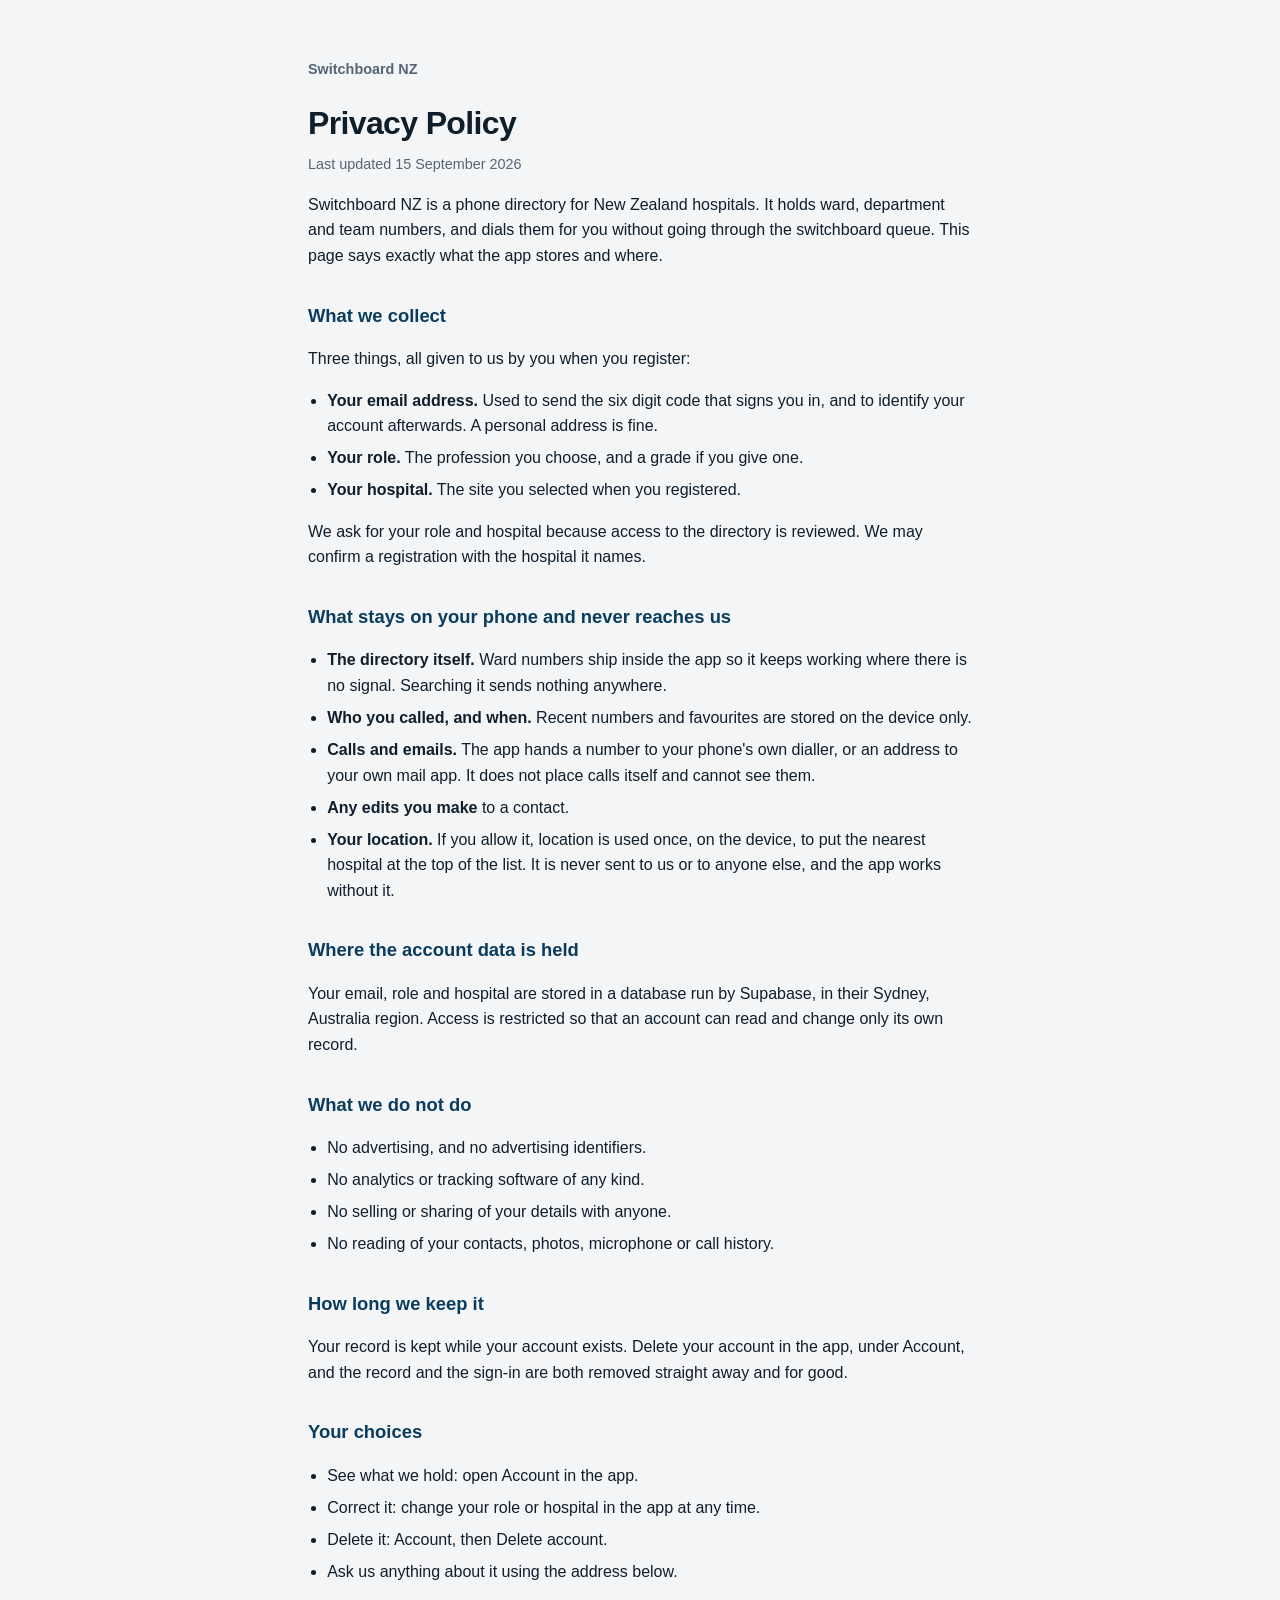
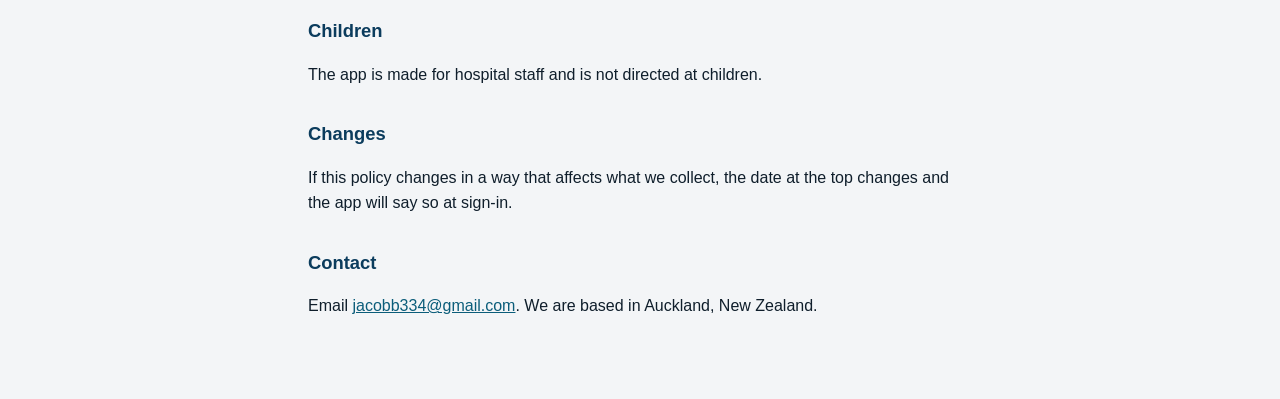
==== privacy.html @ a42f76b7 "Privacy policy and support pages for Switchboard NZ Both stores refuse an app without these two URLs" ====
<!doctype html>
<html lang="en-NZ">
<head>
<meta charset="utf-8">
<meta name="viewport" content="width=device-width, initial-scale=1">
<title>Privacy Policy | Switchboard NZ</title>
<link rel="stylesheet" href="style.css">
</head>
<body>
<main>
  <p class="back"><a href="./">Switchboard NZ</a></p>
  <h1>Privacy Policy</h1>
  <p class="meta">Last updated 15 September 2026</p>

  <p>Switchboard NZ is a phone directory for New Zealand hospitals. It holds ward,
  department and team numbers, and dials them for you without going through the
  switchboard queue. This page says exactly what the app stores and where.</p>

  <h2>What we collect</h2>
  <p>Three things, all given to us by you when you register:</p>
  <ul>
    <li><strong>Your email address.</strong> Used to send the six digit code that signs
    you in, and to identify your account afterwards. A personal address is fine.</li>
    <li><strong>Your role.</strong> The profession you choose, and a grade if you give
    one.</li>
    <li><strong>Your hospital.</strong> The site you selected when you registered.</li>
  </ul>
  <p>We ask for your role and hospital because access to the directory is reviewed. We may
  confirm a registration with the hospital it names.</p>

  <h2>What stays on your phone and never reaches us</h2>
  <ul>
    <li><strong>The directory itself.</strong> Ward numbers ship inside the app so it keeps
    working where there is no signal. Searching it sends nothing anywhere.</li>
    <li><strong>Who you called, and when.</strong> Recent numbers and favourites are stored
    on the device only.</li>
    <li><strong>Calls and emails.</strong> The app hands a number to your phone's own
    dialler, or an address to your own mail app. It does not place calls itself and cannot
    see them.</li>
    <li><strong>Any edits you make</strong> to a contact.</li>
    <li><strong>Your location.</strong> If you allow it, location is used once, on the
    device, to put the nearest hospital at the top of the list. It is never sent to us or
    to anyone else, and the app works without it.</li>
  </ul>

  <h2>Where the account data is held</h2>
  <p>Your email, role and hospital are stored in a database run by Supabase, in their
  Sydney, Australia region. Access is restricted so that an account can read and change
  only its own record.</p>

  <h2>What we do not do</h2>
  <ul>
    <li>No advertising, and no advertising identifiers.</li>
    <li>No analytics or tracking software of any kind.</li>
    <li>No selling or sharing of your details with anyone.</li>
    <li>No reading of your contacts, photos, microphone or call history.</li>
  </ul>

  <h2>How long we keep it</h2>
  <p>Your record is kept while your account exists. Delete your account in the app, under
  Account, and the record and the sign-in are both removed straight away and for good.</p>

  <h2>Your choices</h2>
  <ul>
    <li>See what we hold: open Account in the app.</li>
    <li>Correct it: change your role or hospital in the app at any time.</li>
    <li>Delete it: Account, then Delete account.</li>
    <li>Ask us anything about it using the address below.</li>
  </ul>

  <h2>Children</h2>
  <p>The app is made for hospital staff and is not directed at children.</p>

  <h2>Changes</h2>
  <p>If this policy changes in a way that affects what we collect, the date at the top
  changes and the app will say so at sign-in.</p>

  <h2>Contact</h2>
  <p>Email <a href="mailto:jacobb334@gmail.com">jacobb334@gmail.com</a>. We are based in
  Auckland, New Zealand.</p>
</main>
</body>
</html>
---- style.css ----
:root {
  color-scheme: light dark;
  --bg: #f3f5f7;
  --surface: #ffffff;
  --text: #0f1e2b;
  --muted: #556575;
  --brand: #0b3c5d;
  --link: #0b5d7a;
  --border: #dce2e8;
}

@media (prefers-color-scheme: dark) {
  :root {
    --bg: #0c1318;
    --surface: #141d24;
    --text: #eaf0f5;
    --muted: #9fb0bf;
    --brand: #7cc4e4;
    --link: #4fb3d9;
    --border: #27353f;
  }
}

* { box-sizing: border-box; }

body {
  margin: 0;
  padding: 0;
  background: var(--bg);
  color: var(--text);
  font: 16px/1.6 -apple-system, BlinkMacSystemFont, "Segoe UI", Roboto, Helvetica, Arial, sans-serif;
}

main {
  max-width: 44rem;
  margin: 0 auto;
  padding: 2.5rem 1.25rem 4rem;
}

.back a {
  color: var(--muted);
  text-decoration: none;
  font-weight: 600;
  font-size: 0.9rem;
}
.back a:hover { color: var(--link); }

h1 {
  font-size: 2rem;
  letter-spacing: -0.02em;
  margin: 1rem 0 0.25rem;
}

h2 {
  font-size: 1.15rem;
  margin: 2rem 0 0.5rem;
  color: var(--brand);
}

.meta {
  color: var(--muted);
  font-size: 0.9rem;
  margin-top: 0;
}

.lead {
  font-size: 1.1rem;
  color: var(--muted);
}

a { color: var(--link); }

ul { padding-left: 1.2rem; }
li { margin: 0.4rem 0; }

.card {
  background: var(--surface);
  border: 1px solid var(--border);
  border-radius: 14px;
  padding: 1.25rem 1.5rem;
  margin: 1.5rem 0;
}

footer {
  margin-top: 3rem;
  padding-top: 1.5rem;
  border-top: 1px solid var(--border);
  color: var(--muted);
  font-size: 0.9rem;
}
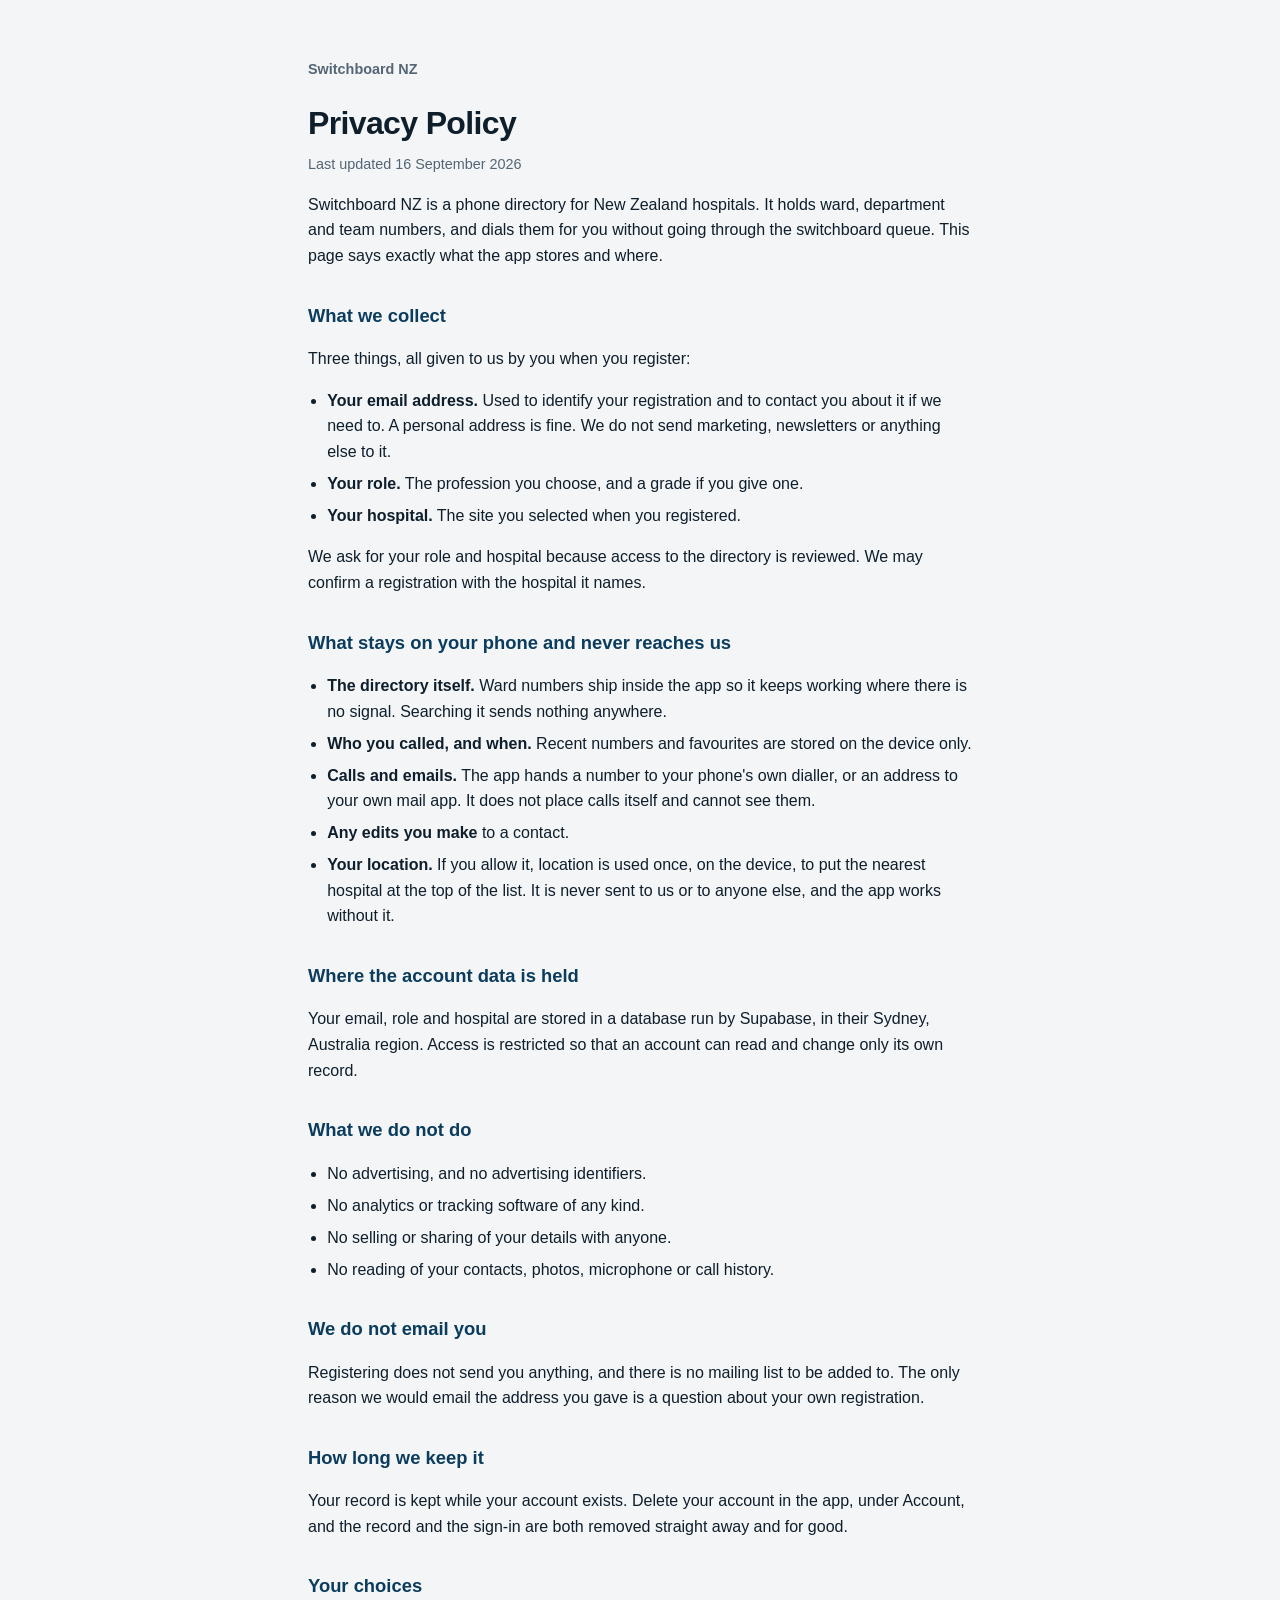
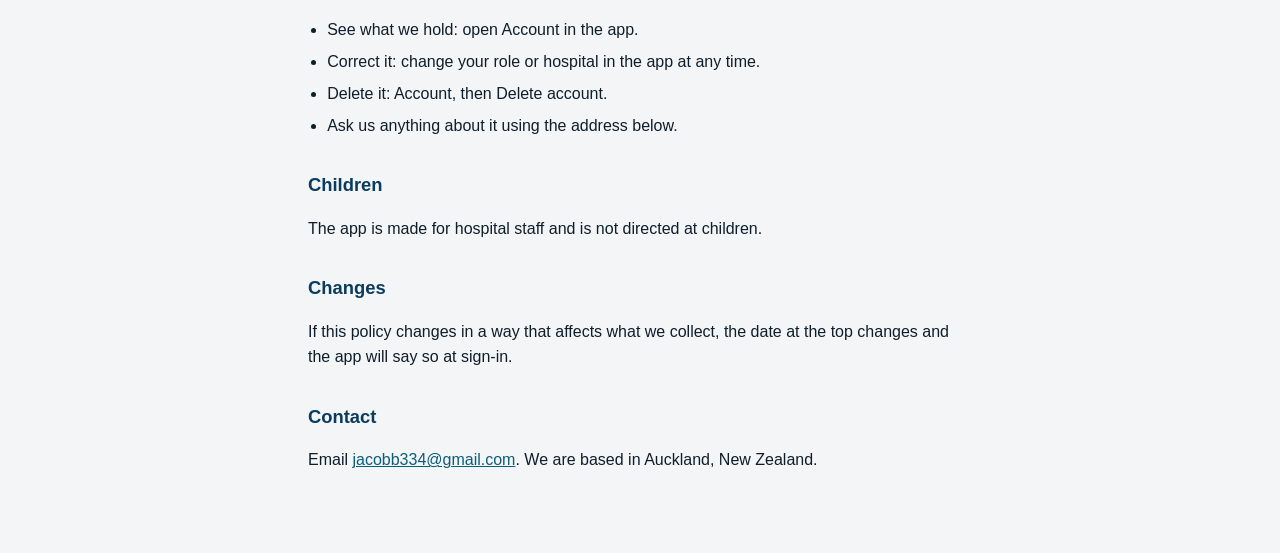
==== commit 434c36a8: "Match the pages to the registration the app actually does No verification email is sent, so the poli" ====
--- a/privacy.html
+++ b/privacy.html
@@ -10,7 +10,7 @@
 <main>
   <p class="back"><a href="./">Switchboard NZ</a></p>
   <h1>Privacy Policy</h1>
-  <p class="meta">Last updated 15 September 2026</p>
+  <p class="meta">Last updated 16 September 2026</p>
 
   <p>Switchboard NZ is a phone directory for New Zealand hospitals. It holds ward,
   department and team numbers, and dials them for you without going through the
@@ -19,8 +19,9 @@
   <h2>What we collect</h2>
   <p>Three things, all given to us by you when you register:</p>
   <ul>
-    <li><strong>Your email address.</strong> Used to send the six digit code that signs
-    you in, and to identify your account afterwards. A personal address is fine.</li>
+    <li><strong>Your email address.</strong> Used to identify your registration and to
+    contact you about it if we need to. A personal address is fine. We do not send
+    marketing, newsletters or anything else to it.</li>
     <li><strong>Your role.</strong> The profession you choose, and a grade if you give
     one.</li>
     <li><strong>Your hospital.</strong> The site you selected when you registered.</li>
@@ -56,6 +57,11 @@
     <li>No reading of your contacts, photos, microphone or call history.</li>
   </ul>
 
+  <h2>We do not email you</h2>
+  <p>Registering does not send you anything, and there is no mailing list to be added to.
+  The only reason we would email the address you gave is a question about your own
+  registration.</p>
+
   <h2>How long we keep it</h2>
   <p>Your record is kept while your account exists. Delete your account in the app, under
   Account, and the record and the sign-in are both removed straight away and for good.</p>
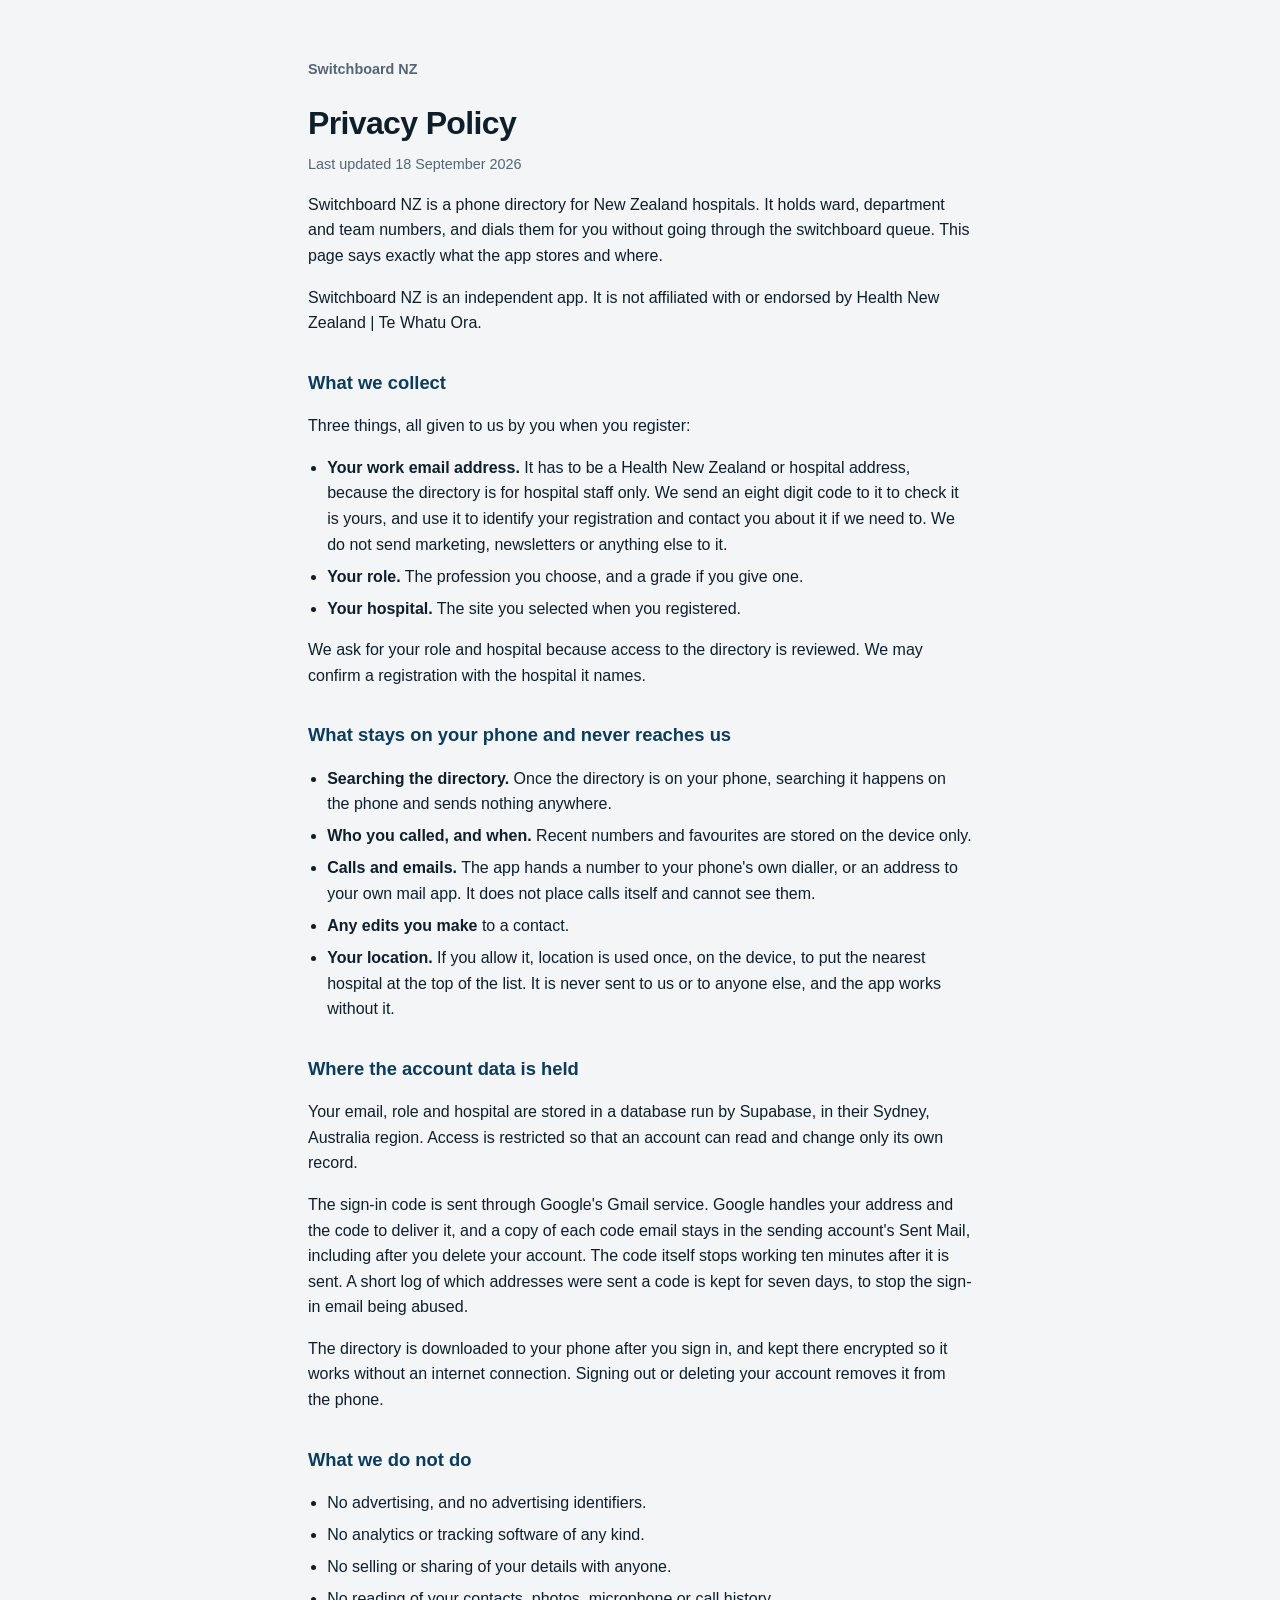
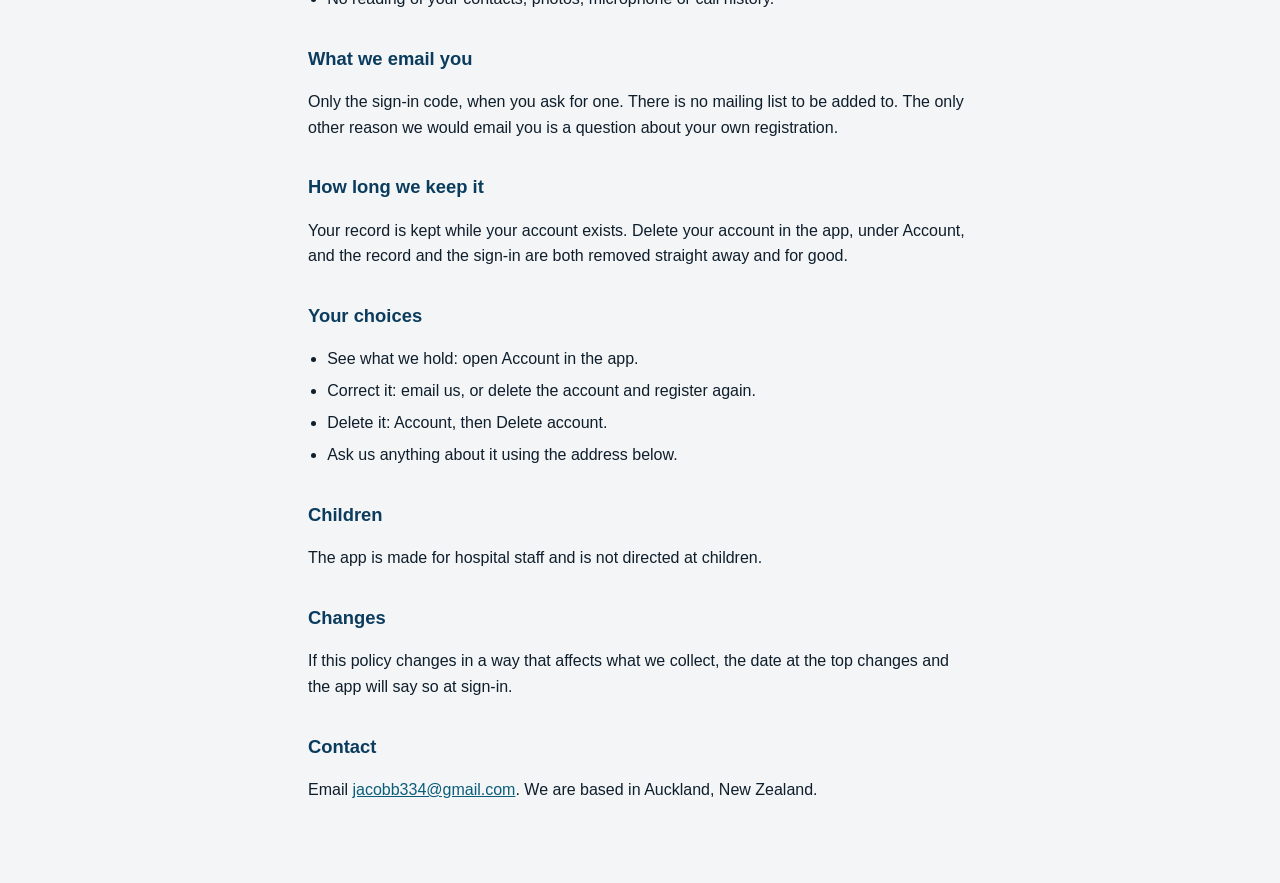
==== commit 76689558: "Match the pages to the app that is going to the App Store Registration now needs a hospital work ema" ====
--- a/privacy.html
+++ b/privacy.html
@@ -3,6 +3,7 @@
 <head>
 <meta charset="utf-8">
 <meta name="viewport" content="width=device-width, initial-scale=1">
+<meta name="robots" content="noindex, nofollow">
 <title>Privacy Policy | Switchboard NZ</title>
 <link rel="stylesheet" href="style.css">
 </head>
@@ -10,18 +11,21 @@
 <main>
   <p class="back"><a href="./">Switchboard NZ</a></p>
   <h1>Privacy Policy</h1>
-  <p class="meta">Last updated 16 September 2026</p>
+  <p class="meta">Last updated 18 September 2026</p>
 
   <p>Switchboard NZ is a phone directory for New Zealand hospitals. It holds ward,
   department and team numbers, and dials them for you without going through the
   switchboard queue. This page says exactly what the app stores and where.</p>
+  <p>Switchboard NZ is an independent app. It is not affiliated with or endorsed by Health
+  New Zealand | Te Whatu Ora.</p>
 
   <h2>What we collect</h2>
   <p>Three things, all given to us by you when you register:</p>
   <ul>
-    <li><strong>Your email address.</strong> Used to identify your registration and to
-    contact you about it if we need to. A personal address is fine. We do not send
-    marketing, newsletters or anything else to it.</li>
+    <li><strong>Your work email address.</strong> It has to be a Health New Zealand or
+    hospital address, because the directory is for hospital staff only. We send an eight digit
+    code to it to check it is yours, and use it to identify your registration and contact you
+    about it if we need to. We do not send marketing, newsletters or anything else to it.</li>
     <li><strong>Your role.</strong> The profession you choose, and a grade if you give
     one.</li>
     <li><strong>Your hospital.</strong> The site you selected when you registered.</li>
@@ -31,8 +35,8 @@
 
   <h2>What stays on your phone and never reaches us</h2>
   <ul>
-    <li><strong>The directory itself.</strong> Ward numbers ship inside the app so it keeps
-    working where there is no signal. Searching it sends nothing anywhere.</li>
+    <li><strong>Searching the directory.</strong> Once the directory is on your phone,
+    searching it happens on the phone and sends nothing anywhere.</li>
     <li><strong>Who you called, and when.</strong> Recent numbers and favourites are stored
     on the device only.</li>
     <li><strong>Calls and emails.</strong> The app hands a number to your phone's own
@@ -48,6 +52,13 @@
   <p>Your email, role and hospital are stored in a database run by Supabase, in their
   Sydney, Australia region. Access is restricted so that an account can read and change
   only its own record.</p>
+  <p>The sign-in code is sent through Google's Gmail service. Google handles your address and
+  the code to deliver it, and a copy of each code email stays in the sending account's Sent
+  Mail, including after you delete your account. The code itself stops working ten minutes
+  after it is sent. A short log of which addresses were sent a code is kept for seven days, to
+  stop the sign-in email being abused.</p>
+  <p>The directory is downloaded to your phone after you sign in, and kept there encrypted so
+  it works without an internet connection. Signing out or deleting your account removes it from the phone.</p>
 
   <h2>What we do not do</h2>
   <ul>
@@ -57,10 +68,9 @@
     <li>No reading of your contacts, photos, microphone or call history.</li>
   </ul>
 
-  <h2>We do not email you</h2>
-  <p>Registering does not send you anything, and there is no mailing list to be added to.
-  The only reason we would email the address you gave is a question about your own
-  registration.</p>
+  <h2>What we email you</h2>
+  <p>Only the sign-in code, when you ask for one. There is no mailing list to be added to.
+  The only other reason we would email you is a question about your own registration.</p>
 
   <h2>How long we keep it</h2>
   <p>Your record is kept while your account exists. Delete your account in the app, under
@@ -69,7 +79,7 @@
   <h2>Your choices</h2>
   <ul>
     <li>See what we hold: open Account in the app.</li>
-    <li>Correct it: change your role or hospital in the app at any time.</li>
+    <li>Correct it: email us, or delete the account and register again.</li>
     <li>Delete it: Account, then Delete account.</li>
     <li>Ask us anything about it using the address below.</li>
   </ul>
